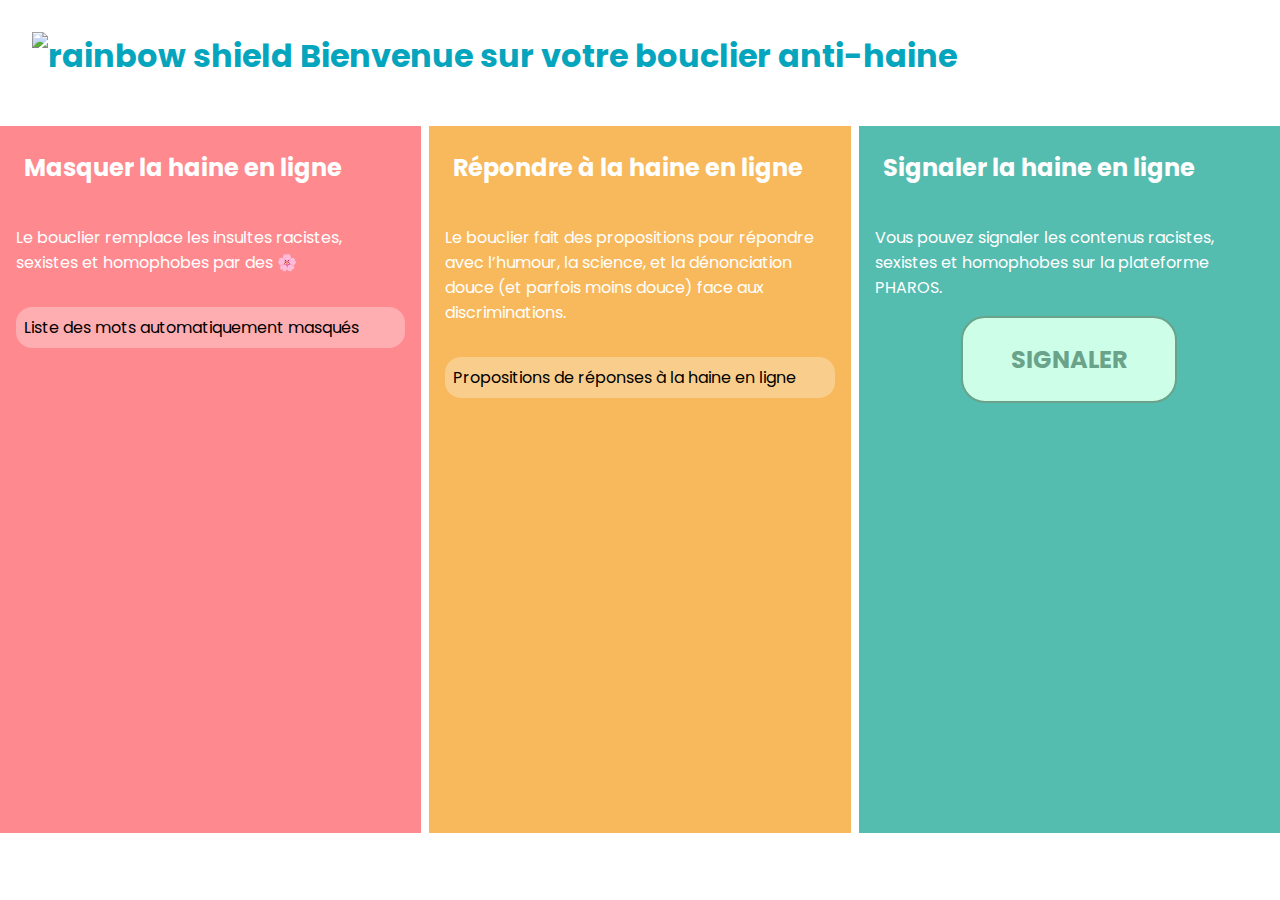
==== settings.html @ 1f5a880b "added comebacks" ====
<!DOCTYPE html>
<html lang="en">
  <head>
    <meta charset="UTF-8" />
    <meta http-equiv="X-UA-Compatible" content="IE=edge" />
    <meta name="viewport" content="width=device-width, initial-scale=1.0" />
    <link rel="stylesheet" href="settings.css" />
    <title>settings</title>
  </head>
  <body>
    <div id="container">
      <div id="title">
        <h1>
          <img src="../icons/shield.png" alt="rainbow shield" /> Bienvenue sur
          votre bouclier anti-haine
        </h1>
      </div>

      <div id="one">
        <h2>Masquer la haine en ligne</h2>
        <p>
          Le bouclier remplace les insultes racistes, sexistes et homophobes par
          des 🌸
        </p>
        <details>
          <summary class="masqueHaine">
            Liste des mots automatiquement masqués
          </summary>
          <div class="insult">
            <p id="badWordsList">
              allumeuse<br />
              babtou<br />
              bamboula<br />
              bâtard noir<br />
              bécasse<br />
              bimbo<br />
              blondasse<br />
              bobonne<br />
              bonasse<br />
              boniche<br />
              boucaque<br />
              bouffeur de chiens<br />
              bouffeuse de chiens<br />
              bougnoule<br />
              cagole<br />
              catin<br />
              chagnasse<br />
              chaudasse<br />
              chinetoque<br />
              ching chong<br />
              connard<br />
              connasse<br />
              crouille<br />
              débile<br />
              donzelle<br />
              enculé<br />
              fais pas ta meuf<br />
              fatma<br />
              FDP<br />
              fille de joie<br />
              fille facile<br />
              fille légère<br />
              fils de pute<br />
              fiotte<br />
              garce<br />
              gogole<br />
              gonzesse<br />
              gouine<br />
              grognasse<br />
              grosse vache<br />
              hystérique<br />
              macaque<br />
              mal-baisé<br />
              mal-baisée<br />
              mégère<br />
              nègre<br />
              négresse<br />
              négro<br />
              niakoué<br />
              niakouée<br />
              niaqué<br />
              niaquée<br />
              niaquoué<br />
              niaquouée<br />
              nigga<br />
              nigger<br />
              nique<br />
              nique ta mère<br />
              peau rouge<br />
              pédale<br />
              pédé<br />
              pimbêche<br />
              pouffiasse<br />
              putain<br />
              putasse<br />
              pute<br />
              racoleuse<br />
              retourne dans ton pays<br />
              sale arabe<br />
              sale bridé<br />
              sale juif<br />
              sale juive<br />
              sale musulman<br />
              sale musulmane<br />
              sale noir<br />
              sale trans<br />
              salope<br />
              singe noir<br />
              tafiole<br />
              tantouze<br />
              tapette<br />
              tapineuse<br />
              tarlouse<br />
              tchoin<br />
              teubé<br />
              toubab<br />
              trainée<br />
              travelo<br />
              va manger du chien<br />
              veille-peau<br />
              youpin<br />
              youpine<br />
            </p>
          </div>
        </details>
      </div>

      <div id="two">
        <h2>Répondre à la haine en ligne</h2>
        <p>
          Le bouclier fait des propositions pour répondre avec l’humour, la
          science, et la dénonciation douce (et parfois moins douce) face aux
          discriminations.
        </p>
        <details>
          <summary class="reponseHate">
            Propositions de réponses à la haine en ligne
          </summary>
          <div class="answers">
            <script src="https://ajax.googleapis.com/ajax/libs/jquery/2.1.1/jquery.min.js"></script>
            <select id="sexism-answer">
              <option value="Réponses au sexisme">Réponses au sexisme :</option>
              <option
                value="Le
                féminisme
                n’a
                jamais
                tué
                personne.
                Le
                machisme
                tue
                tous
                les
                jours"
              >
                Le féminisme n’a jamais tué personne. Le machisme tue tous les
                jours
              </option>
              <option
                value="Le sexisme comme le racisme commence par la généralisation. C'est-à-dire la bêtise."
              >
                Le sexisme comme le racisme commence par la généralisation.
                C'est-à-dire la bêtise.
              </option>
              <option value="Le sexisme n'est pas une opinion, mais un délit.">
                Le sexisme n'est pas une opinion, mais un délit.
              </option>
              <option
                value="Le sexisme sert de manteau à l'ignorance, à la petitesse, aux frustrations et aux aigreurs des personnes comme toi : complexées et faibles d'esprit."
              >
                Le sexisme sert de manteau à l'ignorance, à la petitesse, aux
                frustrations et aux aigreurs des personnes comme toi :
                complexées et faibles d'esprit.
              </option>
              <option
                value="Personne n’est plus arrogant envers les femmes, plus agressif et méprisant, qu’un homme inquiet pour sa virilité."
              >
                Personne n’est plus arrogant envers les femmes, plus agressif et
                méprisant, qu’un homme inquiet pour sa virilité.
              </option>
              <option
                value="1/3 des femmes dans le monde ont déjà subi des violences physiques ou sexuelles."
              >
                1/3 des femmes dans le monde ont déjà subi des violences
                physiques ou sexuelles.
              </option>
              <option
                value="94,4 % des accidents de voiture mortels sont imputables à des hommes"
              >
                94,4 % des accidents de voiture mortels sont imputables à des
                hommes
              </option>
              <option
                value="Les femmes demandent des promotions et des augmentations aussi souvent que les hommes : 31% des femmes vs. 29% des hommes tous les deux ans."
              >
                Les femmes demandent des promotions et des augmentations aussi
                souvent que les hommes : 31% des femmes vs. 29% des hommes tous
                les deux ans.
              </option>
              <option
                value="Si la totalité du travail de soin non rémunéré effectué par les femmes dans le monde était réalisée par une entreprise, cette dernière femmes dans le monde était réalisée par une entreprise, cette dernière aurait un chiffre d’affaires de 10 000 milliards de dollars, soit 43 fois celui d’Apple."
              >
                Si la totalité du travail de soin non rémunéré effectué par les
                femmes dans le monde était réalisée par une entreprise, cette
                dernière aurait un chiffre d’affaires de 10 000 milliards de
                dollars, soit 43 fois celui d’Apple.
              </option>
              <option
                value="En Europe, les femmes consacrent en moyenne 22 heures par semaine à des tâches familiales et domestiques, les hommes 9 heures."
              >
                En Europe, les femmes consacrent en moyenne 22 heures par
                semaine à des tâches familiales et domestiques, les hommes 9
                heures.
              </option>
            </select>

            <script>
              $("#sexism-answer").on("change", function () {
                var value = `<input value="${$(this).val()}" id="selVal" />`;
                $(value).insertAfter("#sexism-answer");
                $("#selVal").select();
                document.execCommand("Copy");
                $("body").find("#selVal").remove();
              });
            </script>

            <script src="https://ajax.googleapis.com/ajax/libs/jquery/2.1.1/jquery.min.js"></script>
            <select id="homophobia-answer">
              <option value="Réponses à l'homophobie">
                Réponses à l'homophobie :
              </option>
              <option
                value="L'homophobie n'est pas une opinion, mais un délit."
              >
                L'homophobie n'est pas une opinion, mais un délit.
              </option>
              <option
                value="L'homophobie sert de manteau à l'ignorance, à la petitesse, aux frustrations et aux aigreurs des personnes comme toi : complexées et faibles d'esprit."
              >
                L'homophobie sert de manteau à l'ignorance, à la petitesse, aux
                frustrations et aux aigreurs des personnes comme toi :
                complexées et faibles d'esprit.
              </option>
              <option
                value="Léonard de Vinci était donc un dégénéré, tout comme Michel-Ange, Le Caravage ou Shakespeare pour ne citer qu'eux. Avouez qu'iel aurait tout de même été dommage de se priver de ces pervers et ces dégénérés et que l'histoire humaine aurait sans doute été moins riche sans eux..."
              >
                Léonard de Vinci était donc un dégénéré, tout comme Michel-Ange,
                Le Caravage ou Shakespeare pour ne citer qu'eux. Avouez qu'iel
                aurait tout de même été dommage de se priver de ces pervers et
                ces dégénérés et que l'histoire humaine aurait sans doute été
                moins riche sans eux...
              </option>
            </select>

            <script>
              $("#homophobia-answer").on("change", function () {
                var value = `<input value="${$(this).val()}" id="selVal" />`;
                $(value).insertAfter("#homophobia-answer");
                $("#selVal").select();
                document.execCommand("Copy");
                $("body").find("#selVal").remove();
              });
            </script>

            <script src="https://ajax.googleapis.com/ajax/libs/jquery/2.1.1/jquery.min.js"></script>
            <select id="racism-answer">
              <option value="Réponses au racisme">Réponses au racisme :</option>
              <option
                value="Le racisme est la forme simple de protection des simples d'esprit."
              >
                Le racisme est la forme simple de protection des simples
                d'esprit.
              </option>
              <option value="Le racisme n'est pas une opinion, mais un délit.">
                Le racisme n'est pas une opinion, mais un délit.
              </option>
              <option
                value="Le racisme sert de manteau à l'ignorance, à la petitesse, aux frustrations et aux aigreurs des personnes comme toi : complexées et faibles d'esprit."
              >
                Le racisme sert de manteau à l'ignorance, à la petitesse, aux
                frustrations et aux aigreurs des personnes comme toi :
                complexées et faibles d'esprit.
              </option>
              <option
                value="Une société qui intègre le racisme n'est que le nouveau chef d'orchestre de la symphonie du chaos"
              >
                Une société qui intègre le racisme n'est que le nouveau chef
                d'orchestre de la symphonie du chaos
              </option>
            </select>

            <script>
              $("#racism-answer").on("change", function () {
                var value = `<input value="${$(this).val()}" id="selVal" />`;
                $(value).insertAfter("#racism-answer");
                $("#selVal").select();
                document.execCommand("Copy");
                $("body").find("#selVal").remove();
              });
            </script>

            <script src="https://ajax.googleapis.com/ajax/libs/jquery/2.1.1/jquery.min.js"></script>
            <select id="choose-answer">
              <option value="Réponses généralistes">
                Réponses généralistes :
              </option>
              <option
                value="Au championnat du monde de la connerie, tu finirais 2ème. Tu es trop con pour finir premier."
              >
                Au championnat du monde de la connerie, tu finirais 2ème. Tu es
                trop con pour finir premier.
              </option>
              <option value="Au niveau bagage intellectuel, tu voyages léger">
                Au niveau bagage intellectuel, tu voyages léger
              </option>
              <option
                value="Comme disait mon grand-père tout les ans il y a de plus en plus de cons, mais cette année j'ai l'impression que les cons de l'année prochaine sont déjà là."
              >
                Comme disait mon grand-père tout les ans il y a de plus en plus
                de cons, mais cette année j'ai l'impression que les cons de
                l'année prochaine sont déjà là.
              </option>
              <option
                value="Il faut avoir un certain talent pour être drôle, et tu en es complètement dénué"
              >
                Il faut avoir un certain talent pour être drôle, et tu en es
                complètement dénué
              </option>
              <option
                value="J’espère vraiment que le reste de ta journée sera aussi agréable que tu sais l’être."
              >
                J’espère vraiment que le reste de ta journée sera aussi agréable
                que tu sais l’être.
              </option>
              <option
                value="Je crois à l’équilibre de toute chose dans ce monde, mais sincèrement, je n’arrive pas à voir quelles qualités tu peux bien avoir pour compenser une telle bétise"
              >
                Je crois à l’équilibre de toute chose dans ce monde, mais
                sincèrement, je n’arrive pas à voir quelles qualités tu peux
                bien avoir pour compenser une telle bétise
              </option>
              <option
                value="Je ne peux qu’être impressionné par la patience dont font preuve ceux qui doivent se coltiner ta présence au quotidien."
              >
                Je ne peux qu’être impressionné par la patience dont font preuve
                ceux qui doivent se coltiner ta présence au quotidien.
              </option>
              <option
                value="Le doute est l'apanage des gens intelligents, les cons comme toi n'ont que des certitudes."
              >
                Le doute est l'apanage des gens intelligents, les cons comme toi
                n'ont que des certitudes.
              </option>
              <option
                value="Les gens ont l'air de croire que le vide de leur cerveau leur meuble les couilles."
              >
                Les gens ont l'air de croire que le vide de leur cerveau leur
                meuble les couilles.
              </option>
              <option
                value="Moi j’aime beaucoup le port du masque, ça camoufle les effluves de pourriture qui émanent de ta bouche dès que tu l'ouvres"
              >
                Moi j’aime beaucoup le port du masque, ça camoufle les effluves
                de pourriture qui émanent de ta bouche dès que tu l'ouvres
              </option>
              <option value="Patient zéro de la connerie">
                Patient zéro de la connerie
              </option>
              <option
                value="Quand on mettra les cons sur orbite, t'as pas fini de tourner."
              >
                Quand on mettra les cons sur orbite, t'as pas fini de tourner.
              </option>
              <option
                value="Regarde où tu mets les pieds, tu risques de marcher sur la merde que tu es en train de raconter"
              >
                Regarde où tu mets les pieds, tu risques de marcher sur la merde
                que tu es en train de raconter
              </option>
              <option
                value="Si l’intelligence, la subtilité et la finesse d’esprit ne sont pas tes points forts, alors tu pourrais au moins tenter de te démarquer par ta discrétion ?"
              >
                Si l’intelligence, la subtilité et la finesse d’esprit ne sont
                pas tes points forts, alors tu pourrais au moins tenter de te
                démarquer par ta discrétion ?
              </option>
              <option
                value="T'es aussi agréable et désiré dans cette conversation qu'un poil de cul dans mon cookie"
              >
                T'es aussi agréable et désiré dans cette conversation qu'un poil
                de cul dans mon cookie
              </option>
              <option
                value="Ton avis est aussi utile qu'un soutien-george en période de confinement"
              >
                Ton avis est aussi utile qu'un soutien-george en période de
                confinement
              </option>
              <option
                value="Tu es aussi brillant qu’un trou noir, et au moins deux fois plus lourd."
              >
                Tu es aussi brillant qu’un trou noir, et au moins deux fois plus
                lourd.
              </option>
              <option
                value="Tu es la raison pour laquelle ils sont obligés de nous mettre des panneaux indiquant le danger sur les lignes à haute tension et au bord des précipices."
              >
                Tu es la raison pour laquelle ils sont obligés de nous mettre
                des panneaux indiquant le danger sur les lignes à haute tension
                et au bord des précipices.
              </option>
              <option
                value="Tu éteins en moi la plus infime lueur d'espoir en l'avenir du monde"
              >
                Tu éteins en moi la plus infime lueur d'espoir en l'avenir du
                monde
              </option>
              <option value="Tu fais avancer l'horloge de l'Apocalypse">
                Tu fais avancer l'horloge de l'Apocalypse
              </option>
            </select>

            <script>
              $("#choose-answer").on("change", function () {
                var value = `<input value="${$(this).val()}" id="selVal" />`;
                $(value).insertAfter("#choose-answer");
                $("#selVal").select();
                document.execCommand("Copy");
                $("body").find("#selVal").remove();
              });
            </script>
          </div>
        </details>
      </div>

      <div id="three">
        <h2>Signaler la haine en ligne</h2>
        <p>
          Vous pouvez signaler les contenus racistes, sexistes et homophobes sur
          la plateforme PHAROS.
        </p>
        <div id="btn-container">
          <form
            class="report"
            action="https://www.internet-signalement.gouv.fr/PortailWeb/planets/SignalerEtapeInformer!load.action"
            method="post"
            target="_blank"
          >
            <input type="submit" class="btn" value="Signaler" /> <br />
          </form>
        </div>
      </div>
        </details>
      </div>
      <script src="../content_scripts/emojiMap.js"></script>
    </div>
  </body>
</html>
---- settings.css ----
@import url("https://fonts.googleapis.com/css2?family=Poppins:wght@200;300;400;500;600;700&display=swap");
@import url("https://fonts.googleapis.com/css?family=Open+Sans:400,400i,700");

* {
  box-sizing: border-box;
  margin: 0;
  padding: 0;
}

*::before,
*::after {
  box-sizing: border-box;
}

html,
body {
  font-family: "Poppins";
  margin: 0;
  height: 100%;
}

h2,
p {
  padding: 1em;
  color: white;
}

details {
  padding: 1em;
  color: black;
}

#container {
  height: 100%;
  display: grid;
  grid-template-columns: 1fr 1fr 1fr;
  grid-template-rows: 1fr 6fr 0.5fr;
  grid-row-gap: 0.5em;
  grid-column-gap: 0.5em;
}

#title {
  grid-column-start: 1;
  grid-column-end: 4;
  color: #05a5bd;
  padding: 2rem;
}

#one {
  background-color: #fe8a90;
  padding: 10px, 10px, 10px, 10px;
}

#two {
  background-color: #f7b95b;
  padding: 10px, 10px, 10px, 10px;
}

#three {
  background-color: #55bcb0;
  padding: 10px, 10px, 10px, 10px;
}

summary {
  border-radius: 1em;
  padding: 0.5em 0.5em 0.5em;
  background-color: rgb(255, 255, 255, 0.3);
  max-width: 30em;
}

details > summary {
  list-style: none;
}
details > summary::-webkit-details-marker {
  display: none;
}

form {
  background-color: black;
  font-size: 1rem;
  line-height: 2;
  display: flex;
  align-items: center;
  justify-content: center;
  margin: 0;
  background-color: #55bcb0;
}

.btn {
  position: relative;
  display: inline-block;
  cursor: pointer;
  outline: none;
  border: 0;
  vertical-align: middle;
  text-decoration: none;
  font-size: 1.5rem;
  color: rgb(106, 163, 137);
  font-weight: 700;
  text-transform: uppercase;
  font-family: inherit;
  padding: 1em 2em;
  border: 2px solid rgb(106, 163, 137);
  border-radius: 1em;
  background: rgb(205, 255, 232);
  transform-style: preserve-3d;
  transition: all 175ms cubic-bezier(0, 0, 1, 1);
}
.btn::before {
  position: absolute;
  content: "";
  width: 100%;
  height: 100%;
  top: 0;
  left: 0;
  right: 0;
  bottom: 0;
  background: rgb(150, 232, 195);
  border-radius: inherit;
  box-shadow: 0 0 0 2px rgb(121, 186, 156), 0 0.75em 0 0 vrgb(106, 163, 137);
  transform: translate3d(0, 0.75em, -1em);
  transition: all 175ms cubic-bezier(0, 0, 1, 1);
}
.btn:hover {
  background: rgb(187, 232, 211);
  transform: translate(0, 0.375em);
}
.btn:hover::before {
  transform: translate3d(0, 0.75em, -1em);
}
.btn:active {
  transform: translate(0em, 0.75em);
}
.btn:active::before {
  transform: translate3d(0, 0, -1em);
  box-shadow: 0 0 0 2px rgb(121, 186, 156), 0 0.25em 0 0 rgb(121, 186, 156);
}
@import url("https://fonts.googleapis.com/css2?family=Poppins:wght@200;300;400;500;600;700&display=swap");
@import url("https://fonts.googleapis.com/css?family=Open+Sans:400,400i,700");

* {
  box-sizing: border-box;
  margin: 0;
  padding: 0;
}

*::before,
*::after {
  box-sizing: border-box;
}

html,
body {
  font-family: "Poppins";
  margin: 0;
  height: 100%;
}

h2,
p {
  padding: 1em;
  color: white;
}

details {
  padding: 1em;
  color: black;
}

#container {
  height: 100%;
  display: grid;
  grid-template-columns: 1fr 1fr 1fr;
  grid-row-gap: 0.5em;
  grid-column-gap: 0.5em;
}

#title {
  grid-column-start: 1;
  grid-column-end: 4;
  color: #05a5bd;
}

#one {
  background-color: #fe8a90;
  padding: 10px, 10px, 10px, 10px;
}

#two {
  background-color: #f7b95b;
  padding: 10px, 10px, 10px, 10px;
}

#three {
  background-color: #55bcb0;
  padding: 10px, 10px, 10px, 10px;
}

summary {
  border-radius: 1em;
  padding: 0.5em 0.5em 0.5em;
  background-color: rgb(255, 255, 255, 0.3);
}

details > summary {
  list-style: none;
}
details > summary::-webkit-details-marker {
  display: none;
}

form {
  background-color: black;
  font-size: 1rem;
  line-height: 2;
  display: flex;
  align-items: center;
  justify-content: center;
  margin: 0;
  background-color: #55bcb0;
}

.btn {
  position: relative;
  display: inline-block;
  cursor: pointer;
  outline: none;
  border: 0;
  vertical-align: middle;
  text-decoration: none;
  font-size: 1.5rem;
  color: rgb(106, 163, 137);
  font-weight: 700;
  text-transform: uppercase;
  font-family: inherit;
  padding: 1em 2em;
  border: 2px solid rgb(106, 163, 137);
  border-radius: 1em;
  background: rgb(205, 255, 232);
  transform-style: preserve-3d;
  transition: all 175ms cubic-bezier(0, 0, 1, 1);
}
.btn::before {
  position: absolute;
  content: "";
  width: 100%;
  height: 100%;
  top: 0;
  left: 0;
  right: 0;
  bottom: 0;
  background: rgb(150, 232, 195);
  border-radius: inherit;
  box-shadow: 0 0 0 2px rgb(121, 186, 156), 0 0.75em 0 0 vrgb(106, 163, 137);
  transform: translate3d(0, 0.75em, -1em);
  transition: all 175ms cubic-bezier(0, 0, 1, 1);
}
.btn:hover {
  background: rgb(187, 232, 211);
  transform: translate(0, 0.375em);
}
.btn:hover::before {
  transform: translate3d(0, 0.75em, -1em);
}
.btn:active {
  transform: translate(0em, 0.75em);
}
.btn:active::before {
  transform: translate3d(0, 0, -1em);
  box-shadow: 0 0 0 2px rgb(121, 186, 156), 0 0.25em 0 0 rgb(121, 186, 156);
}

.answers {
  padding: 0;
  margin-top: 10px;
  border: 1px solid #e9e2d7;
  width: 100%;
  border-radius: 5px;
  overflow: hidden;
  background-color: rgb(255, 255, 255, 0.3);
  position: relative;
  font-family: "Poppins";
}
.answers select {
  padding: 5px 8px;
  width: 130%;
  border: none;
  box-shadow: none;
  background-color: transparent;
  background-image: none;
  -webkit-appearance: none;
  -moz-appearance: none;
  appearance: none;
  font-family: "Poppins";
}
.answers :after {
  top: 50%;
  left: 85%;
  border: solid transparent;
  content: " ";
  height: 0;
  width: 0;
  position: absolute;
  pointer-events: none;
  border-color: rgba(0, 0, 0, 0);
  border-top-color: #000000;
  border-width: 5px;
  margin-top: -2px;
  z-index: 100;
}
.answers select:focus {
  outline: none;
}
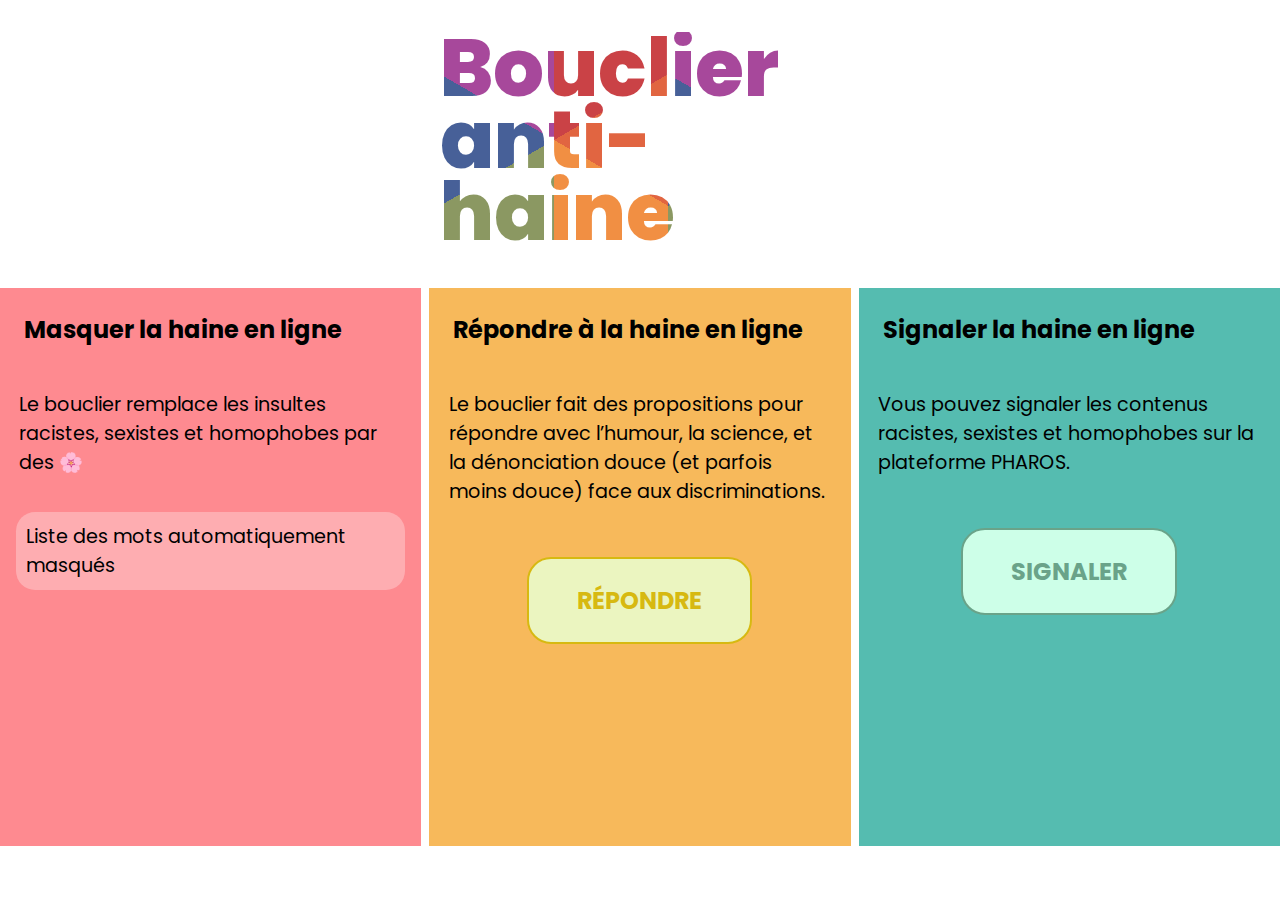
==== commit 7a08bfb0: "css pop-up, settings et comebacks" ====
--- a/settings.html
+++ b/settings.html
@@ -10,10 +10,7 @@
   <body>
     <div id="container">
       <div id="title">
-        <h1>
-          <img src="../icons/shield.png" alt="rainbow shield" /> Bienvenue sur
-          votre bouclier anti-haine
-        </h1>
+        <h1 class="rainbow-text">Bouclier anti-haine</h1>
       </div>
 
       <div id="one">
@@ -132,307 +129,20 @@
           science, et la dénonciation douce (et parfois moins douce) face aux
           discriminations.
         </p>
-        <details>
-          <summary class="reponseHate">
-            Propositions de réponses à la haine en ligne
-          </summary>
-          <div class="answers">
-            <script src="https://ajax.googleapis.com/ajax/libs/jquery/2.1.1/jquery.min.js"></script>
-            <select id="sexism-answer">
-              <option value="Réponses au sexisme">Réponses au sexisme :</option>
-              <option
-                value="Le
-                féminisme
-                n’a
-                jamais
-                tué
-                personne.
-                Le
-                machisme
-                tue
-                tous
-                les
-                jours"
-              >
-                Le féminisme n’a jamais tué personne. Le machisme tue tous les
-                jours
-              </option>
-              <option
-                value="Le sexisme comme le racisme commence par la généralisation. C'est-à-dire la bêtise."
-              >
-                Le sexisme comme le racisme commence par la généralisation.
-                C'est-à-dire la bêtise.
-              </option>
-              <option value="Le sexisme n'est pas une opinion, mais un délit.">
-                Le sexisme n'est pas une opinion, mais un délit.
-              </option>
-              <option
-                value="Le sexisme sert de manteau à l'ignorance, à la petitesse, aux frustrations et aux aigreurs des personnes comme toi : complexées et faibles d'esprit."
-              >
-                Le sexisme sert de manteau à l'ignorance, à la petitesse, aux
-                frustrations et aux aigreurs des personnes comme toi :
-                complexées et faibles d'esprit.
-              </option>
-              <option
-                value="Personne n’est plus arrogant envers les femmes, plus agressif et méprisant, qu’un homme inquiet pour sa virilité."
-              >
-                Personne n’est plus arrogant envers les femmes, plus agressif et
-                méprisant, qu’un homme inquiet pour sa virilité.
-              </option>
-              <option
-                value="1/3 des femmes dans le monde ont déjà subi des violences physiques ou sexuelles."
-              >
-                1/3 des femmes dans le monde ont déjà subi des violences
-                physiques ou sexuelles.
-              </option>
-              <option
-                value="94,4 % des accidents de voiture mortels sont imputables à des hommes"
-              >
-                94,4 % des accidents de voiture mortels sont imputables à des
-                hommes
-              </option>
-              <option
-                value="Les femmes demandent des promotions et des augmentations aussi souvent que les hommes : 31% des femmes vs. 29% des hommes tous les deux ans."
-              >
-                Les femmes demandent des promotions et des augmentations aussi
-                souvent que les hommes : 31% des femmes vs. 29% des hommes tous
-                les deux ans.
-              </option>
-              <option
-                value="Si la totalité du travail de soin non rémunéré effectué par les femmes dans le monde était réalisée par une entreprise, cette dernière femmes dans le monde était réalisée par une entreprise, cette dernière aurait un chiffre d’affaires de 10 000 milliards de dollars, soit 43 fois celui d’Apple."
-              >
-                Si la totalité du travail de soin non rémunéré effectué par les
-                femmes dans le monde était réalisée par une entreprise, cette
-                dernière aurait un chiffre d’affaires de 10 000 milliards de
-                dollars, soit 43 fois celui d’Apple.
-              </option>
-              <option
-                value="En Europe, les femmes consacrent en moyenne 22 heures par semaine à des tâches familiales et domestiques, les hommes 9 heures."
-              >
-                En Europe, les femmes consacrent en moyenne 22 heures par
-                semaine à des tâches familiales et domestiques, les hommes 9
-                heures.
-              </option>
-            </select>
+        <div id="btn-container">
+          <form
+            class="comebacks"
+            id="yellow-form"
+            action="comebacks.html"
+            method="post"
+            target="_blank"
+          >
+            <input type="submit" class="btn" id="yellow" value="Répondre" /> <br />
+          </form>
+        </div>
+      </div>
 
-            <script>
-              $("#sexism-answer").on("change", function () {
-                var value = `<input value="${$(this).val()}" id="selVal" />`;
-                $(value).insertAfter("#sexism-answer");
-                $("#selVal").select();
-                document.execCommand("Copy");
-                $("body").find("#selVal").remove();
-              });
-            </script>
 
-            <script src="https://ajax.googleapis.com/ajax/libs/jquery/2.1.1/jquery.min.js"></script>
-            <select id="homophobia-answer">
-              <option value="Réponses à l'homophobie">
-                Réponses à l'homophobie :
-              </option>
-              <option
-                value="L'homophobie n'est pas une opinion, mais un délit."
-              >
-                L'homophobie n'est pas une opinion, mais un délit.
-              </option>
-              <option
-                value="L'homophobie sert de manteau à l'ignorance, à la petitesse, aux frustrations et aux aigreurs des personnes comme toi : complexées et faibles d'esprit."
-              >
-                L'homophobie sert de manteau à l'ignorance, à la petitesse, aux
-                frustrations et aux aigreurs des personnes comme toi :
-                complexées et faibles d'esprit.
-              </option>
-              <option
-                value="Léonard de Vinci était donc un dégénéré, tout comme Michel-Ange, Le Caravage ou Shakespeare pour ne citer qu'eux. Avouez qu'iel aurait tout de même été dommage de se priver de ces pervers et ces dégénérés et que l'histoire humaine aurait sans doute été moins riche sans eux..."
-              >
-                Léonard de Vinci était donc un dégénéré, tout comme Michel-Ange,
-                Le Caravage ou Shakespeare pour ne citer qu'eux. Avouez qu'iel
-                aurait tout de même été dommage de se priver de ces pervers et
-                ces dégénérés et que l'histoire humaine aurait sans doute été
-                moins riche sans eux...
-              </option>
-            </select>
-
-            <script>
-              $("#homophobia-answer").on("change", function () {
-                var value = `<input value="${$(this).val()}" id="selVal" />`;
-                $(value).insertAfter("#homophobia-answer");
-                $("#selVal").select();
-                document.execCommand("Copy");
-                $("body").find("#selVal").remove();
-              });
-            </script>
-
-            <script src="https://ajax.googleapis.com/ajax/libs/jquery/2.1.1/jquery.min.js"></script>
-            <select id="racism-answer">
-              <option value="Réponses au racisme">Réponses au racisme :</option>
-              <option
-                value="Le racisme est la forme simple de protection des simples d'esprit."
-              >
-                Le racisme est la forme simple de protection des simples
-                d'esprit.
-              </option>
-              <option value="Le racisme n'est pas une opinion, mais un délit.">
-                Le racisme n'est pas une opinion, mais un délit.
-              </option>
-              <option
-                value="Le racisme sert de manteau à l'ignorance, à la petitesse, aux frustrations et aux aigreurs des personnes comme toi : complexées et faibles d'esprit."
-              >
-                Le racisme sert de manteau à l'ignorance, à la petitesse, aux
-                frustrations et aux aigreurs des personnes comme toi :
-                complexées et faibles d'esprit.
-              </option>
-              <option
-                value="Une société qui intègre le racisme n'est que le nouveau chef d'orchestre de la symphonie du chaos"
-              >
-                Une société qui intègre le racisme n'est que le nouveau chef
-                d'orchestre de la symphonie du chaos
-              </option>
-            </select>
-
-            <script>
-              $("#racism-answer").on("change", function () {
-                var value = `<input value="${$(this).val()}" id="selVal" />`;
-                $(value).insertAfter("#racism-answer");
-                $("#selVal").select();
-                document.execCommand("Copy");
-                $("body").find("#selVal").remove();
-              });
-            </script>
-
-            <script src="https://ajax.googleapis.com/ajax/libs/jquery/2.1.1/jquery.min.js"></script>
-            <select id="choose-answer">
-              <option value="Réponses généralistes">
-                Réponses généralistes :
-              </option>
-              <option
-                value="Au championnat du monde de la connerie, tu finirais 2ème. Tu es trop con pour finir premier."
-              >
-                Au championnat du monde de la connerie, tu finirais 2ème. Tu es
-                trop con pour finir premier.
-              </option>
-              <option value="Au niveau bagage intellectuel, tu voyages léger">
-                Au niveau bagage intellectuel, tu voyages léger
-              </option>
-              <option
-                value="Comme disait mon grand-père tout les ans il y a de plus en plus de cons, mais cette année j'ai l'impression que les cons de l'année prochaine sont déjà là."
-              >
-                Comme disait mon grand-père tout les ans il y a de plus en plus
-                de cons, mais cette année j'ai l'impression que les cons de
-                l'année prochaine sont déjà là.
-              </option>
-              <option
-                value="Il faut avoir un certain talent pour être drôle, et tu en es complètement dénué"
-              >
-                Il faut avoir un certain talent pour être drôle, et tu en es
-                complètement dénué
-              </option>
-              <option
-                value="J’espère vraiment que le reste de ta journée sera aussi agréable que tu sais l’être."
-              >
-                J’espère vraiment que le reste de ta journée sera aussi agréable
-                que tu sais l’être.
-              </option>
-              <option
-                value="Je crois à l’équilibre de toute chose dans ce monde, mais sincèrement, je n’arrive pas à voir quelles qualités tu peux bien avoir pour compenser une telle bétise"
-              >
-                Je crois à l’équilibre de toute chose dans ce monde, mais
-                sincèrement, je n’arrive pas à voir quelles qualités tu peux
-                bien avoir pour compenser une telle bétise
-              </option>
-              <option
-                value="Je ne peux qu’être impressionné par la patience dont font preuve ceux qui doivent se coltiner ta présence au quotidien."
-              >
-                Je ne peux qu’être impressionné par la patience dont font preuve
-                ceux qui doivent se coltiner ta présence au quotidien.
-              </option>
-              <option
-                value="Le doute est l'apanage des gens intelligents, les cons comme toi n'ont que des certitudes."
-              >
-                Le doute est l'apanage des gens intelligents, les cons comme toi
-                n'ont que des certitudes.
-              </option>
-              <option
-                value="Les gens ont l'air de croire que le vide de leur cerveau leur meuble les couilles."
-              >
-                Les gens ont l'air de croire que le vide de leur cerveau leur
-                meuble les couilles.
-              </option>
-              <option
-                value="Moi j’aime beaucoup le port du masque, ça camoufle les effluves de pourriture qui émanent de ta bouche dès que tu l'ouvres"
-              >
-                Moi j’aime beaucoup le port du masque, ça camoufle les effluves
-                de pourriture qui émanent de ta bouche dès que tu l'ouvres
-              </option>
-              <option value="Patient zéro de la connerie">
-                Patient zéro de la connerie
-              </option>
-              <option
-                value="Quand on mettra les cons sur orbite, t'as pas fini de tourner."
-              >
-                Quand on mettra les cons sur orbite, t'as pas fini de tourner.
-              </option>
-              <option
-                value="Regarde où tu mets les pieds, tu risques de marcher sur la merde que tu es en train de raconter"
-              >
-                Regarde où tu mets les pieds, tu risques de marcher sur la merde
-                que tu es en train de raconter
-              </option>
-              <option
-                value="Si l’intelligence, la subtilité et la finesse d’esprit ne sont pas tes points forts, alors tu pourrais au moins tenter de te démarquer par ta discrétion ?"
-              >
-                Si l’intelligence, la subtilité et la finesse d’esprit ne sont
-                pas tes points forts, alors tu pourrais au moins tenter de te
-                démarquer par ta discrétion ?
-              </option>
-              <option
-                value="T'es aussi agréable et désiré dans cette conversation qu'un poil de cul dans mon cookie"
-              >
-                T'es aussi agréable et désiré dans cette conversation qu'un poil
-                de cul dans mon cookie
-              </option>
-              <option
-                value="Ton avis est aussi utile qu'un soutien-george en période de confinement"
-              >
-                Ton avis est aussi utile qu'un soutien-george en période de
-                confinement
-              </option>
-              <option
-                value="Tu es aussi brillant qu’un trou noir, et au moins deux fois plus lourd."
-              >
-                Tu es aussi brillant qu’un trou noir, et au moins deux fois plus
-                lourd.
-              </option>
-              <option
-                value="Tu es la raison pour laquelle ils sont obligés de nous mettre des panneaux indiquant le danger sur les lignes à haute tension et au bord des précipices."
-              >
-                Tu es la raison pour laquelle ils sont obligés de nous mettre
-                des panneaux indiquant le danger sur les lignes à haute tension
-                et au bord des précipices.
-              </option>
-              <option
-                value="Tu éteins en moi la plus infime lueur d'espoir en l'avenir du monde"
-              >
-                Tu éteins en moi la plus infime lueur d'espoir en l'avenir du
-                monde
-              </option>
-              <option value="Tu fais avancer l'horloge de l'Apocalypse">
-                Tu fais avancer l'horloge de l'Apocalypse
-              </option>
-            </select>
-
-            <script>
-              $("#choose-answer").on("change", function () {
-                var value = `<input value="${$(this).val()}" id="selVal" />`;
-                $(value).insertAfter("#choose-answer");
-                $("#selVal").select();
-                document.execCommand("Copy");
-                $("body").find("#selVal").remove();
-              });
-            </script>
-          </div>
-        </details>
-      </div>
 
       <div id="three">
         <h2>Signaler la haine en ligne</h2>
--- a/settings.css
+++ b/settings.css
@@ -1,5 +1,4 @@
 @import url("https://fonts.googleapis.com/css2?family=Poppins:wght@200;300;400;500;600;700&display=swap");
-@import url("https://fonts.googleapis.com/css?family=Open+Sans:400,400i,700");
 
 * {
   box-sizing: border-box;
@@ -22,7 +21,12 @@
 h2,
 p {
   padding: 1em;
-  color: white;
+  color: black;
+}
+
+p,
+.masqueHaine {
+  font-size: 1.2rem;
 }
 
 details {
@@ -86,9 +90,14 @@
   background-color: #55bcb0;
 }
 
+#yellow-form {
+  background-color: #f7b95b;
+}
+
 .btn {
   position: relative;
   display: inline-block;
+  margin-top: 2rem;
   cursor: pointer;
   outline: none;
   border: 0;
@@ -135,139 +144,11 @@
   transform: translate3d(0, 0, -1em);
   box-shadow: 0 0 0 2px rgb(121, 186, 156), 0 0.25em 0 0 rgb(121, 186, 156);
 }
-@import url("https://fonts.googleapis.com/css2?family=Poppins:wght@200;300;400;500;600;700&display=swap");
-@import url("https://fonts.googleapis.com/css?family=Open+Sans:400,400i,700");
-
-* {
-  box-sizing: border-box;
-  margin: 0;
-  padding: 0;
-}
-
-*::before,
-*::after {
-  box-sizing: border-box;
-}
-
-html,
-body {
-  font-family: "Poppins";
-  margin: 0;
-  height: 100%;
-}
-
-h2,
-p {
-  padding: 1em;
-  color: white;
-}
-
-details {
-  padding: 1em;
-  color: black;
-}
-
-#container {
-  height: 100%;
-  display: grid;
-  grid-template-columns: 1fr 1fr 1fr;
-  grid-row-gap: 0.5em;
-  grid-column-gap: 0.5em;
-}
-
-#title {
-  grid-column-start: 1;
-  grid-column-end: 4;
-  color: #05a5bd;
-}
-
-#one {
-  background-color: #fe8a90;
-  padding: 10px, 10px, 10px, 10px;
-}
-
-#two {
-  background-color: #f7b95b;
-  padding: 10px, 10px, 10px, 10px;
-}
-
-#three {
-  background-color: #55bcb0;
-  padding: 10px, 10px, 10px, 10px;
-}
-
-summary {
-  border-radius: 1em;
-  padding: 0.5em 0.5em 0.5em;
-  background-color: rgb(255, 255, 255, 0.3);
-}
-
-details > summary {
-  list-style: none;
-}
-details > summary::-webkit-details-marker {
-  display: none;
-}
-
-form {
-  background-color: black;
-  font-size: 1rem;
-  line-height: 2;
-  display: flex;
-  align-items: center;
-  justify-content: center;
-  margin: 0;
-  background-color: #55bcb0;
-}
-
-.btn {
-  position: relative;
-  display: inline-block;
-  cursor: pointer;
-  outline: none;
-  border: 0;
-  vertical-align: middle;
-  text-decoration: none;
-  font-size: 1.5rem;
-  color: rgb(106, 163, 137);
-  font-weight: 700;
-  text-transform: uppercase;
-  font-family: inherit;
-  padding: 1em 2em;
-  border: 2px solid rgb(106, 163, 137);
-  border-radius: 1em;
-  background: rgb(205, 255, 232);
-  transform-style: preserve-3d;
-  transition: all 175ms cubic-bezier(0, 0, 1, 1);
-}
-.btn::before {
-  position: absolute;
-  content: "";
-  width: 100%;
-  height: 100%;
-  top: 0;
-  left: 0;
-  right: 0;
-  bottom: 0;
-  background: rgb(150, 232, 195);
-  border-radius: inherit;
-  box-shadow: 0 0 0 2px rgb(121, 186, 156), 0 0.75em 0 0 vrgb(106, 163, 137);
-  transform: translate3d(0, 0.75em, -1em);
-  transition: all 175ms cubic-bezier(0, 0, 1, 1);
-}
-.btn:hover {
-  background: rgb(187, 232, 211);
-  transform: translate(0, 0.375em);
-}
-.btn:hover::before {
-  transform: translate3d(0, 0.75em, -1em);
-}
-.btn:active {
-  transform: translate(0em, 0.75em);
-}
-.btn:active::before {
-  transform: translate3d(0, 0, -1em);
-  box-shadow: 0 0 0 2px rgb(121, 186, 156), 0 0.25em 0 0 rgb(121, 186, 156);
+
+#yellow {
+  color: rgb(215, 185, 17);
+  border: 2px solid rgb(215, 185, 17);
+  background: rgb(235, 245, 192);
 }
 
 .answers {
@@ -311,3 +192,86 @@
 .answers select:focus {
   outline: none;
 }
+
+h1 {
+  font-weight: 800;
+  font-size: 5em;
+  width: 5em;
+  line-height: 0.9em;
+  margin-left: auto;
+  margin-right: auto;
+}
+
+/* Style the rainbow text element. */
+.rainbow-text {
+  /* Create a conic gradient. */
+  /* Double percentages to avoid blur (#000 10%, #fff 10%, #fff 20%, ...). */
+  background: #ca4246;
+  background-color: #ca4246;
+  background: conic-gradient(
+    #ca4246 16.666%,
+    #e16541 16.666%,
+    #e16541 33.333%,
+    #f18f43 33.333%,
+    #f18f43 50%,
+    #8b9862 50%,
+    #8b9862 66.666%,
+    #476098 66.666%,
+    #476098 83.333%,
+    #a7489b 83.333%
+  );
+
+  /* Set thee background size and repeat properties. */
+  background-size: 57%;
+  background-repeat: repeat;
+
+  /* Use the text as a mask for the background. */
+  /* This will show the gradient as a text color rather than element bg. */
+  -webkit-background-clip: text;
+  -webkit-text-fill-color: transparent;
+
+  /* Animate the text when loading the element. */
+  /* This animates it on page load and when hovering out. */
+  animation: rainbow-text-animation-rev 0.5s ease forwards;
+
+  cursor: pointer;
+}
+
+/* Add animation on hover. */
+.rainbow-text:hover {
+  animation: rainbow-text-animation 0.5s ease forwards;
+}
+
+/* Move the background and make it larger. */
+/* Animation shown when hovering over the text. */
+@keyframes rainbow-text-animation {
+  0% {
+    background-size: 57%;
+    background-position: 0 0;
+  }
+  20% {
+    background-size: 57%;
+    background-position: 0 1em;
+  }
+  100% {
+    background-size: 300%;
+    background-position: -9em 1em;
+  }
+}
+
+/* Move the background and make it smaller. */
+/* Animation shown when entering the page and after the hover animation. */
+@keyframes rainbow-text-animation-rev {
+  0% {
+    background-size: 300%;
+    background-position: -9em 1em;
+  }
+  20% {
+    background-size: 57%;
+    background-position: 0 1em;
+  }
+  100% {
+    background-size: 57%;
+    background-position: 0 0;
+  }
+}
